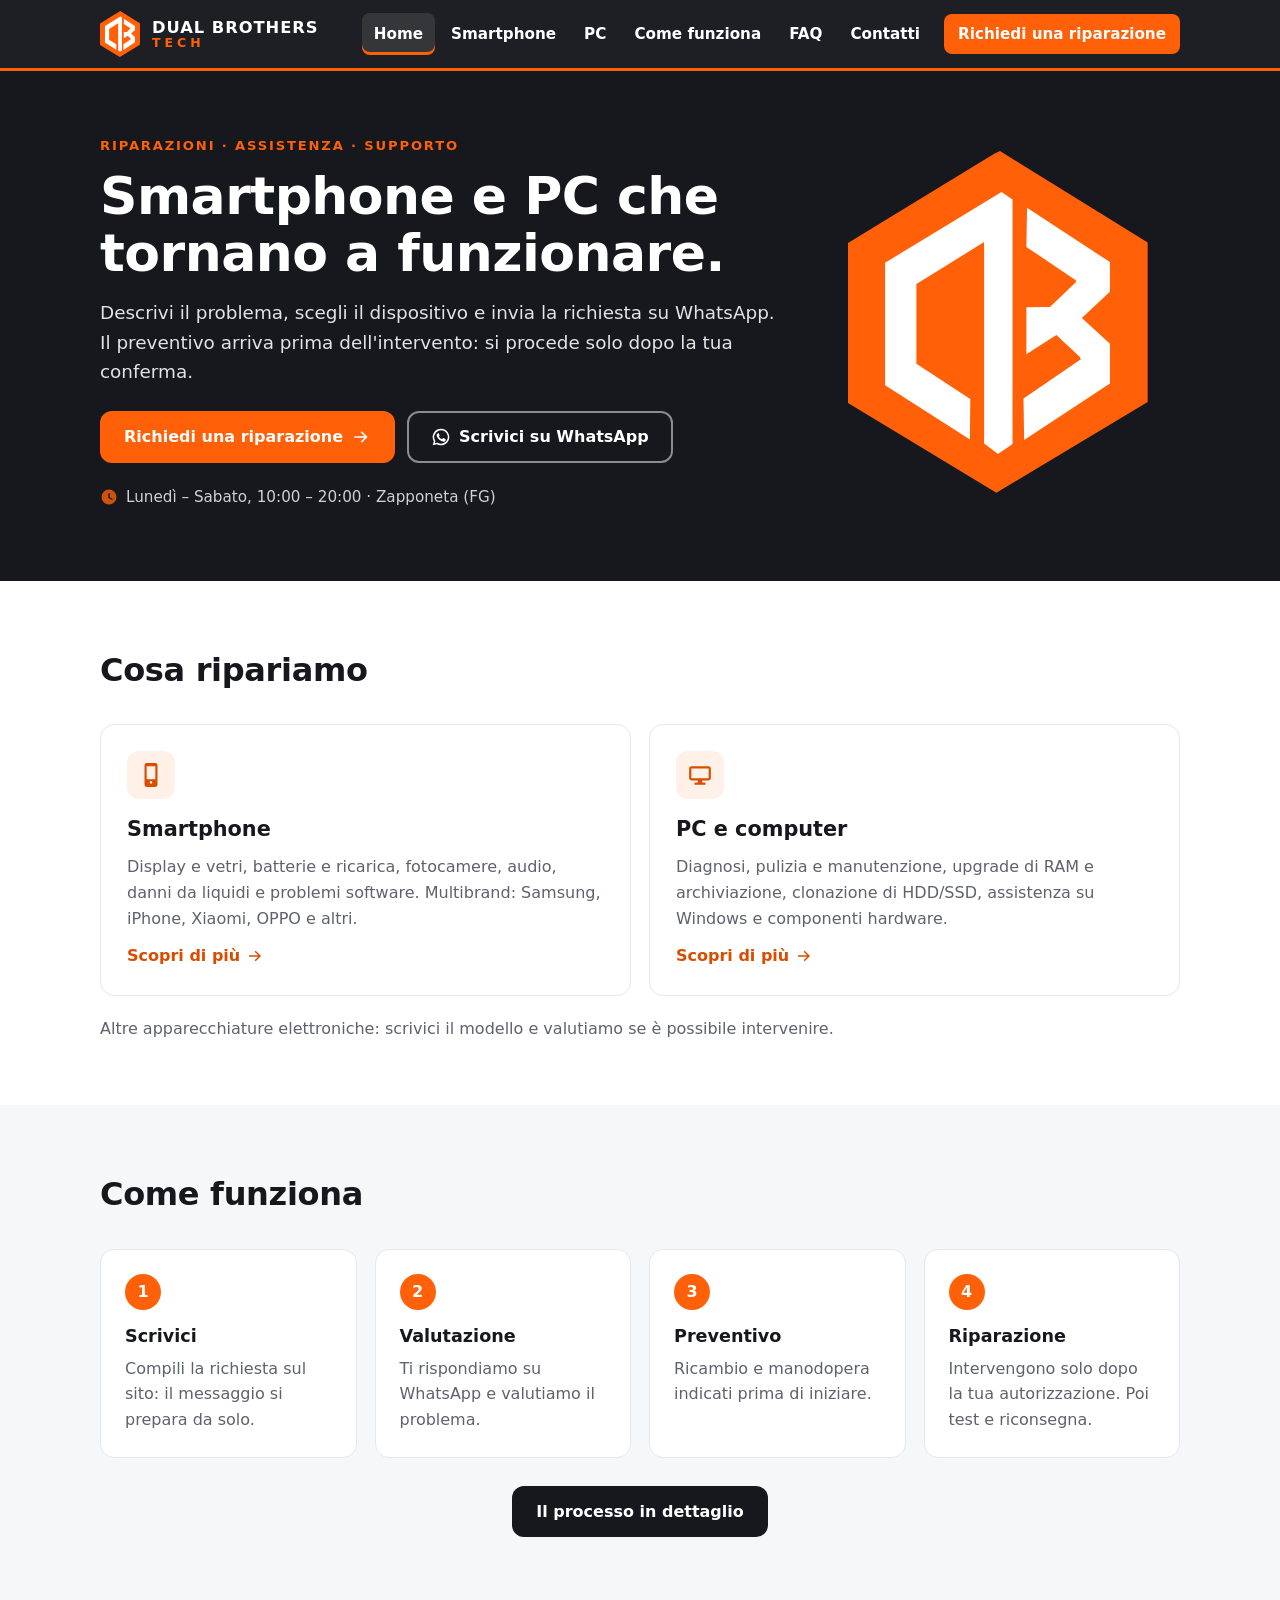
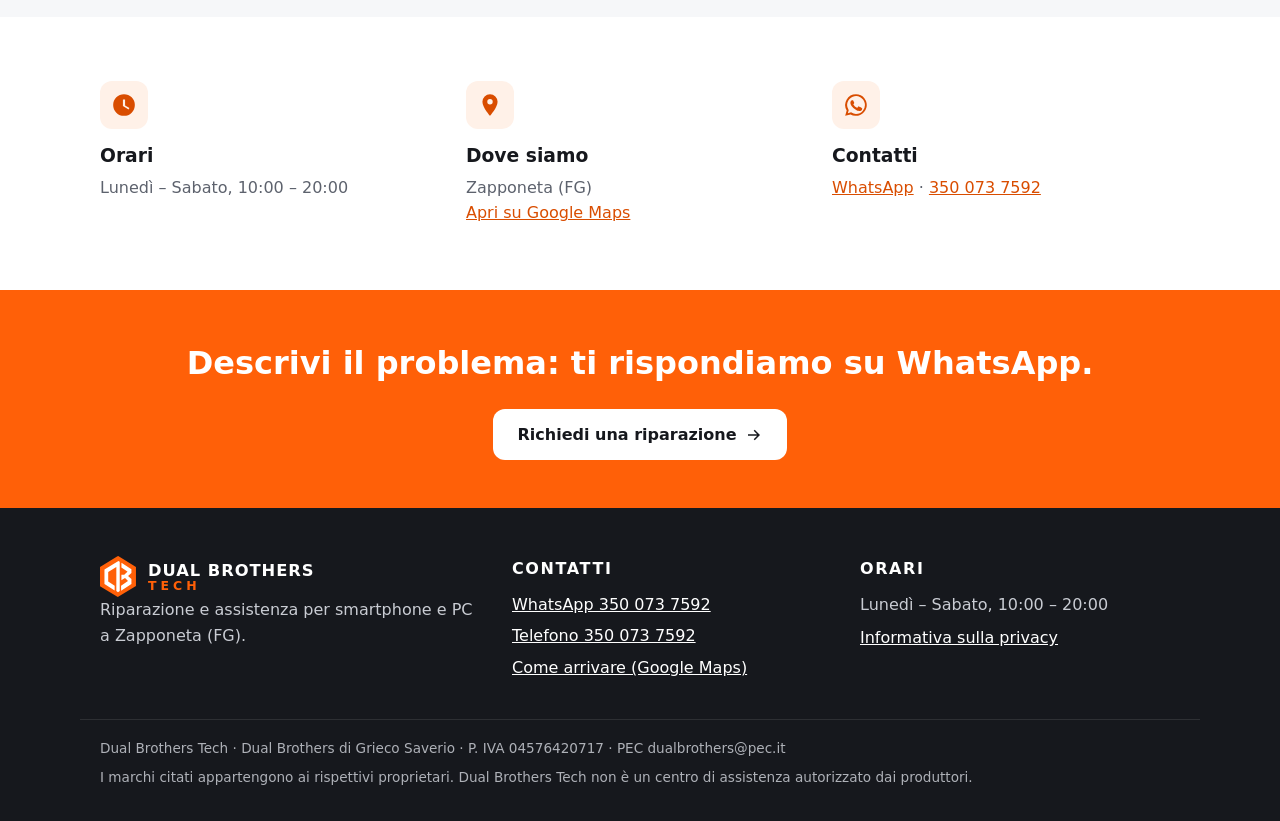
==== index.html @ 0d0a89f7 "initial site" ====
<!DOCTYPE html>
<html lang="it">
<head>
<meta charset="utf-8">
<meta name="viewport" content="width=device-width, initial-scale=1">
<title>Dual Brothers Tech – Riparazione smartphone e PC a Zapponeta</title>
<meta name="description" content="Riparazione e assistenza per smartphone e PC a Zapponeta (FG). Descrivi il problema e ricevi risposta su WhatsApp, con preventivo prima dell&#x27;intervento.">
<meta name="theme-color" content="#16181D">
<meta property="og:type" content="website">
<meta property="og:locale" content="it_IT">
<meta property="og:site_name" content="Dual Brothers Tech">
<meta property="og:title" content="Dual Brothers Tech – Riparazione smartphone e PC a Zapponeta">
<meta property="og:description" content="Riparazione e assistenza per smartphone e PC a Zapponeta (FG). Descrivi il problema e ricevi risposta su WhatsApp, con preventivo prima dell&#x27;intervento.">
<meta property="og:image" content="https://dual-brothers-tech.github.io/DBT-Official-Static-Website/assets/img/og-image.png">
<meta property="og:url" content="https://dual-brothers-tech.github.io/DBT-Official-Static-Website/">
<link rel="icon" href="assets/img/favicon.svg" type="image/svg+xml">
<link rel="icon" href="assets/img/favicon-32.png" sizes="32x32" type="image/png">
<link rel="apple-touch-icon" href="assets/img/apple-touch-icon.png">
<link rel="stylesheet" href="assets/css/style.css">
<script type="application/ld+json">{"@context": "https://schema.org", "@type": "LocalBusiness", "name": "Dual Brothers Tech", "legalName": "Dual Brothers di Grieco Saverio", "url": "https://dual-brothers-tech.github.io/DBT-Official-Static-Website/", "telephone": "+393500737592", "vatID": "IT04576420717", "image": "https://dual-brothers-tech.github.io/DBT-Official-Static-Website/assets/img/og-image.png", "address": {"@type": "PostalAddress", "addressLocality": "Zapponeta", "addressRegion": "FG", "addressCountry": "IT"}, "geo": {"@type": "GeoCoordinates", "latitude": 41.4580657, "longitude": 15.9516012}, "openingHoursSpecification": [{"@type": "OpeningHoursSpecification", "dayOfWeek": ["Monday", "Tuesday", "Wednesday", "Thursday", "Friday", "Saturday"], "opens": "10:00", "closes": "20:00"}]}</script>
</head>
<body>
<a class="skip" href="#main">Vai al contenuto</a>
<header class="site-header">
  <div class="wrap bar">
    <a class="brand" href="index.html" aria-label="Dual Brothers Tech – Home">
      <img src="assets/img/db-mark.svg" alt="" width="40" height="46">
      <span class="brand-text"><strong>Dual Brothers</strong><span>Tech</span></span>
    </a>
    <nav id="nav" class="nav" aria-label="Principale">
      <a href="index.html" aria-current="page">Home</a><a href="smartphone.html">Smartphone</a><a href="pc.html">PC</a><a href="come-funziona.html">Come funziona</a><a href="faq.html">FAQ</a><a href="contatti.html">Contatti</a>
      <a class="btn btn-primary nav-cta" href="richiedi-riparazione.html">Richiedi una riparazione</a>
    </nav>
    <button class="burger" aria-label="Apri il menu" aria-expanded="false" aria-controls="nav"><span></span><span></span><span></span></button>
  </div>
</header>
<main id="main">
<section class="hero">
  <div class="wrap hero-grid">
    <div>
      <p class="eyebrow">Riparazioni · Assistenza · Supporto</p>
      <h1>Smartphone e PC che tornano a funzionare.</h1>
      <p class="lead">Descrivi il problema, scegli il dispositivo e invia la richiesta su WhatsApp. Il preventivo arriva prima dell'intervento: si procede solo dopo la tua conferma.</p>
      <div class="actions">
        <a class="btn btn-primary" href="richiedi-riparazione.html">Richiedi una riparazione <svg viewBox="0 0 24 24" aria-hidden="true"><path fill="currentColor" d="M13 5l7 7-7 7-1.400-1.400L16.200 13H4v-2h12.200l-4.600-4.600Z"/></svg></a>
        <a class="btn btn-ghost" href="https://wa.me/393500737592" rel="noopener"><svg viewBox="0 0 24 24" aria-hidden="true"><path fill="currentColor" d="M12 2a10 10 0 0 0-8.6 15.1L2 22l5-1.3A10 10 0 1 0 12 2Zm0 18.2a8.2 8.2 0 0 1-4.2-1.2l-.3-.2-3 .8.8-2.9-.2-.3A8.2 8.2 0 1 1 12 20.200Zm4.500-6.100c-.2-.1-1.500-.7-1.700-.8-.2-.1-.4-.1-.6.100l-.8 1c-.1.200-.3.200-.5.100a6.700 6.700 0 0 1-3.300-2.900c-.2-.4.200-.4.700-1.300.1-.2 0-.3 0-.5l-.8-1.800c-.2-.5-.4-.4-.6-.4h-.5a1 1 0 0 0-.7.300 3 3 0 0 0-.9 2.200 5.200 5.200 0 0 0 1.100 2.800 11.900 11.900 0 0 0 4.600 4c1.700.7 2.400.8 3.200.7a2.700 2.700 0 0 0 1.800-1.300 2.200 2.200 0 0 0 .2-1.300c-.1-.1-.2-.2-.5-.3Z"/></svg> Scrivici su WhatsApp</a>
      </div>
      <p class="hero-note"><svg viewBox="0 0 24 24" aria-hidden="true"><path fill="currentColor" d="M12 2a10 10 0 1 0 0 20 10 10 0 0 0 0-20Zm1 5v5.400l4 2.400-.8 1.300L11 13V7Z"/></svg> Lunedì – Sabato, 10:00 – 20:00 · Zapponeta (FG)</p>
    </div>
    <div class="hero-mark" aria-hidden="true"><img src="assets/img/db-mark.svg" alt="" width="320" height="364"></div>
  </div>
</section>

<section class="section">
  <div class="wrap">
    <h2 class="section-title">Cosa ripariamo</h2>
    <div class="cards two">
      <a class="card card-link" href="smartphone.html">
        <span class="card-icon"><svg viewBox="0 0 24 24" aria-hidden="true"><path fill="currentColor" d="M8 1h8a2 2 0 0 1 2 2v18a2 2 0 0 1-2 2H8a2 2 0 0 1-2-2V3a2 2 0 0 1 2-2Zm4 19a1.200 1.200 0 1 0 0-2.400 1.200 1.200 0 0 0 0 2.400ZM8 4v12h8V4Z"/></svg></span>
        <h3>Smartphone</h3>
        <p>Display e vetri, batterie e ricarica, fotocamere, audio, danni da liquidi e problemi software. Multibrand: Samsung, iPhone, Xiaomi, OPPO e altri.</p>
        <span class="more">Scopri di più <svg viewBox="0 0 24 24" aria-hidden="true"><path fill="currentColor" d="M13 5l7 7-7 7-1.400-1.400L16.200 13H4v-2h12.200l-4.600-4.600Z"/></svg></span>
      </a>
      <a class="card card-link" href="pc.html">
        <span class="card-icon"><svg viewBox="0 0 24 24" aria-hidden="true"><path fill="currentColor" d="M4 4h16a2 2 0 0 1 2 2v9a2 2 0 0 1-2 2h-6v2h3v2H7v-2h3v-2H4a2 2 0 0 1-2-2V6a2 2 0 0 1 2-2Zm0 2v9h16V6Z"/></svg></span>
        <h3>PC e computer</h3>
        <p>Diagnosi, pulizia e manutenzione, upgrade di RAM e archiviazione, clonazione di HDD/SSD, assistenza su Windows e componenti hardware.</p>
        <span class="more">Scopri di più <svg viewBox="0 0 24 24" aria-hidden="true"><path fill="currentColor" d="M13 5l7 7-7 7-1.400-1.400L16.200 13H4v-2h12.200l-4.600-4.600Z"/></svg></span>
      </a>
    </div>
    <p class="note-line">Altre apparecchiature elettroniche: scrivici il modello e valutiamo se è possibile intervenire.</p>
  </div>
</section>

<section class="section section-alt">
  <div class="wrap">
    <h2 class="section-title">Come funziona</h2>
    <ol class="steps">
      <li><strong>Scrivici</strong><span>Compili la richiesta sul sito: il messaggio si prepara da solo.</span></li>
      <li><strong>Valutazione</strong><span>Ti rispondiamo su WhatsApp e valutiamo il problema.</span></li>
      <li><strong>Preventivo</strong><span>Ricambio e manodopera indicati prima di iniziare.</span></li>
      <li><strong>Riparazione</strong><span>Intervengono solo dopo la tua autorizzazione. Poi test e riconsegna.</span></li>
    </ol>
    <p class="center"><a class="btn btn-dark" href="come-funziona.html">Il processo in dettaglio</a></p>
  </div>
</section>

<section class="section">
  <div class="wrap info-grid">
    <div class="info">
      <span class="card-icon"><svg viewBox="0 0 24 24" aria-hidden="true"><path fill="currentColor" d="M12 2a10 10 0 1 0 0 20 10 10 0 0 0 0-20Zm1 5v5.400l4 2.400-.8 1.300L11 13V7Z"/></svg></span>
      <h3>Orari</h3>
      <p>Lunedì – Sabato, 10:00 – 20:00</p>
    </div>
    <div class="info">
      <span class="card-icon"><svg viewBox="0 0 24 24" aria-hidden="true"><path fill="currentColor" d="M12 2a7 7 0 0 0-7 7c0 5.200 7 13 7 13s7-7.800 7-13a7 7 0 0 0-7-7Zm0 9.500A2.500 2.500 0 1 1 12 6.500a2.500 2.500 0 0 1 0 5Z"/></svg></span>
      <h3>Dove siamo</h3>
      <p>Zapponeta (FG)<br><a href="https://maps.app.goo.gl/5PvnprcVcXZ9vp3Z8" rel="noopener">Apri su Google Maps</a></p>
    </div>
    <div class="info">
      <span class="card-icon"><svg viewBox="0 0 24 24" aria-hidden="true"><path fill="currentColor" d="M12 2a10 10 0 0 0-8.6 15.1L2 22l5-1.3A10 10 0 1 0 12 2Zm0 18.2a8.2 8.2 0 0 1-4.2-1.2l-.3-.2-3 .8.8-2.9-.2-.3A8.2 8.2 0 1 1 12 20.200Zm4.500-6.100c-.2-.1-1.500-.7-1.700-.8-.2-.1-.4-.1-.6.100l-.8 1c-.1.200-.3.200-.5.100a6.700 6.700 0 0 1-3.300-2.900c-.2-.4.200-.4.700-1.300.1-.2 0-.3 0-.5l-.8-1.800c-.2-.5-.4-.4-.6-.4h-.5a1 1 0 0 0-.7.300 3 3 0 0 0-.9 2.200 5.200 5.200 0 0 0 1.100 2.800 11.900 11.900 0 0 0 4.600 4c1.700.7 2.400.8 3.200.7a2.700 2.700 0 0 0 1.800-1.300 2.200 2.200 0 0 0 .2-1.300c-.1-.1-.2-.2-.5-.3Z"/></svg></span>
      <h3>Contatti</h3>
      <p><a href="https://wa.me/393500737592" rel="noopener">WhatsApp</a> · <a href="tel:+393500737592">350 073 7592</a></p>
    </div>
  </div>
</section>
<section class="cta-band"><div class="wrap">
  <h2>Descrivi il problema: ti rispondiamo su WhatsApp.</h2>
  <a class="btn btn-light" href="richiedi-riparazione.html">Richiedi una riparazione <svg viewBox="0 0 24 24" aria-hidden="true"><path fill="currentColor" d="M13 5l7 7-7 7-1.400-1.400L16.200 13H4v-2h12.200l-4.600-4.600Z"/></svg></a>
</div></section>
</main>
<footer class="site-footer">
  <div class="wrap foot-grid">
    <div>
      <a class="brand brand-foot" href="index.html"><img src="assets/img/db-mark.svg" alt="" width="36" height="41"><span class="brand-text"><strong>Dual Brothers</strong><span>Tech</span></span></a>
      <p>Riparazione e assistenza per smartphone e PC a Zapponeta (FG).</p>
    </div>
    <div>
      <h2>Contatti</h2>
      <ul>
        <li><a href="https://wa.me/393500737592" rel="noopener">WhatsApp 350 073 7592</a></li>
        <li><a href="tel:+393500737592">Telefono 350 073 7592</a></li>
        
        <li><a href="https://maps.app.goo.gl/5PvnprcVcXZ9vp3Z8" rel="noopener">Come arrivare (Google Maps)</a></li>
      </ul>
    </div>
    <div>
      <h2>Orari</h2>
      <p>Lunedì – Sabato, 10:00 – 20:00</p>
      <p><a href="privacy.html">Informativa sulla privacy</a></p>
    </div>
  </div>
  <div class="wrap legal">
    <p>Dual Brothers Tech · Dual Brothers di Grieco Saverio · P. IVA 04576420717 · PEC dualbrothers@pec.it</p>
    <p>I marchi citati appartengono ai rispettivi proprietari. Dual Brothers Tech non è un centro di assistenza autorizzato dai produttori.</p>
  </div>
</footer>
<script src="assets/js/config.js"></script>
<script src="assets/js/main.js"></script>
</body>
</html>
---- assets/css/style.css ----
/* Dual Brothers Tech – palette ricavata dal logo DB: arancione #FF6008 + bianco, con inchiostro scuro neutro */
:root{
  --orange:#FF6008;
  --orange-dark:#D94D00;
  --orange-soft:#FFF1E8;
  --ink:#16181D;
  --ink-2:#2A2D35;
  --muted:#5D626D;
  --line:#E6E8EC;
  --bg:#FFFFFF;
  --bg-alt:#F6F7F9;
  --radius:14px;
  --max:1120px;
  --font:system-ui,-apple-system,"Segoe UI",Roboto,"Helvetica Neue",Arial,sans-serif;
}
*{box-sizing:border-box}
html{scroll-behavior:smooth;-webkit-text-size-adjust:100%}
body{margin:0;font-family:var(--font);color:var(--ink);background:var(--bg);line-height:1.6;font-size:1rem}
img{max-width:100%;height:auto}
a{color:var(--orange-dark)}
a:hover{color:var(--ink)}
:focus-visible{outline:3px solid var(--orange);outline-offset:2px;border-radius:4px}
.wrap{max-width:var(--max);margin:0 auto;padding:0 20px}
.narrow{max-width:800px}
.skip{position:absolute;left:-999px;top:0;background:var(--ink);color:#fff;padding:10px 14px;z-index:100}
.skip:focus{left:8px;top:8px}

/* header */
.site-header{position:sticky;top:0;z-index:50;background:rgba(22,24,29,.97);color:#fff;border-bottom:3px solid var(--orange)}
.bar{display:flex;align-items:center;justify-content:space-between;gap:16px;min-height:68px}
.brand{display:flex;align-items:center;gap:12px;text-decoration:none;color:#fff}
.brand img{display:block}
.brand-text{display:flex;flex-direction:column;line-height:1.05;text-transform:uppercase;letter-spacing:.06em}
.brand-text strong{font-size:1.02rem;font-weight:800}
.brand-text span{font-size:.78rem;font-weight:700;color:var(--orange);letter-spacing:.32em}
.nav{display:flex;align-items:center;gap:4px}
.nav a{color:#fff;text-decoration:none;padding:9px 12px;border-radius:8px;font-weight:600;font-size:.95rem}
.nav a:hover,.nav a[aria-current]{background:rgba(255,255,255,.1)}
.nav a[aria-current]{box-shadow:inset 0 -3px 0 var(--orange)}
.nav .nav-cta{margin-left:8px;color:#fff;background:var(--orange)}
.nav .nav-cta:hover{background:var(--orange-dark);color:#fff}
.burger{display:none;background:none;border:0;padding:10px;cursor:pointer}
.burger span{display:block;width:24px;height:3px;background:#fff;margin:5px 0;border-radius:2px}

/* buttons */
.btn{display:inline-flex;align-items:center;justify-content:center;gap:8px;padding:14px 22px;border-radius:12px;border:2px solid transparent;font-weight:700;font-size:1rem;text-decoration:none;cursor:pointer;font-family:inherit;line-height:1.2}
.btn svg{width:20px;height:20px;flex:none}
.btn-primary{background:var(--orange);color:#fff}
.btn-primary:hover{background:var(--orange-dark);color:#fff}
.btn-primary:disabled{background:#D4D6DB;color:#7C818C;cursor:not-allowed}
.btn-ghost{border-color:rgba(255,255,255,.5);color:#fff}
.btn-ghost:hover{background:#fff;color:var(--ink)}
.btn-dark{background:var(--ink);color:#fff}
.btn-dark:hover{background:var(--ink-2);color:#fff}
.btn-light{background:#fff;color:var(--ink)}
.btn-light:hover{background:var(--ink);color:#fff}
.btn-wide{width:100%}

/* hero */
.hero{background:var(--ink);color:#fff;padding:64px 0 72px}
.hero-grid{display:grid;grid-template-columns:1.3fr .7fr;gap:40px;align-items:center}
.eyebrow{margin:0 0 12px;color:var(--orange);font-weight:800;text-transform:uppercase;letter-spacing:.14em;font-size:.82rem}
h1{font-size:clamp(2rem,5vw,3.25rem);line-height:1.1;margin:0 0 16px;letter-spacing:-.01em}
.lead{font-size:1.15rem;color:inherit;opacity:.88;max-width:62ch;margin:0 0 24px}
.actions{display:flex;flex-wrap:wrap;gap:12px;margin-bottom:22px}
.hero-note{display:flex;align-items:center;gap:8px;margin:0;opacity:.8;font-size:.95rem}
.hero-note svg{width:18px;height:18px;color:var(--orange)}
.hero-mark{display:flex;justify-content:center}
.hero-mark img{width:min(100%,300px);height:auto}

/* sections */
.section{padding:64px 0}
.section-alt{background:var(--bg-alt)}
.section-title{font-size:clamp(1.5rem,3vw,2rem);margin:0 0 28px;letter-spacing:-.01em}
.center{text-align:center;margin-top:28px}
.note-line{color:var(--muted);margin:20px 0 0}
.page-head{background:var(--ink);color:#fff;padding:48px 0 52px}
.page-head h1{font-size:clamp(1.9rem,4vw,2.75rem)}
.page-head .lead{margin-bottom:22px}

.cards{display:grid;gap:18px;grid-template-columns:repeat(auto-fit,minmax(240px,1fr))}
.cards.two{grid-template-columns:repeat(auto-fit,minmax(300px,1fr))}
.card{background:#fff;border:1px solid var(--line);border-radius:var(--radius);padding:26px;display:block;color:var(--ink);text-decoration:none}
.card h3{margin:14px 0 8px;font-size:1.3rem}
.card p{margin:0 0 12px;color:var(--muted)}
.card-link:hover{border-color:var(--orange);box-shadow:0 6px 22px rgba(22,24,29,.08);color:var(--ink)}
.card-icon{display:inline-flex;width:48px;height:48px;border-radius:12px;background:var(--orange-soft);color:var(--orange-dark);align-items:center;justify-content:center}
.card-icon svg{width:26px;height:26px}
.more{display:inline-flex;align-items:center;gap:6px;font-weight:700;color:var(--orange-dark)}
.more svg{width:18px;height:18px}

.steps{list-style:none;counter-reset:s;display:grid;gap:18px;grid-template-columns:repeat(auto-fit,minmax(220px,1fr));padding:0;margin:0}
.steps li{counter-increment:s;background:#fff;border:1px solid var(--line);border-radius:var(--radius);padding:24px;position:relative}
.steps li::before{content:counter(s);display:flex;align-items:center;justify-content:center;width:36px;height:36px;border-radius:50%;background:var(--orange);color:#fff;font-weight:800;margin-bottom:12px}
.steps strong{display:block;font-size:1.1rem;margin-bottom:6px}
.steps span{color:var(--muted)}

.info-grid{display:grid;gap:18px;grid-template-columns:repeat(auto-fit,minmax(240px,1fr))}
.info h3{margin:12px 0 4px}
.info p{margin:0;color:var(--muted)}

.cta-band{background:var(--orange);color:#fff;padding:48px 0;text-align:center}
.cta-band h2{margin:0 0 20px;font-size:clamp(1.4rem,3vw,2rem)}
.cta-band .btn svg{width:18px;height:18px}

.svc-list{list-style:none;padding:0;margin:0 0 28px;display:grid;gap:12px}
.svc-list li{display:flex;flex-direction:column;gap:2px;background:#fff;border:1px solid var(--line);border-left:5px solid var(--orange);border-radius:10px;padding:16px 20px}
.svc-list span{color:var(--muted)}
.box{background:var(--bg-alt);border-radius:var(--radius);padding:22px 24px;margin-top:24px}
.box h3{margin:0 0 6px;font-size:1.1rem}
.box h3:not(:first-child){margin-top:18px}
.box p{margin:0;color:var(--ink-2)}

.timeline{list-style:none;margin:0;padding:0;border-left:4px solid var(--orange-soft)}
.timeline li{padding:0 0 26px 24px;position:relative}
.timeline li::before{content:"";position:absolute;left:-10px;top:6px;width:16px;height:16px;border-radius:50%;background:var(--orange)}
.timeline h3{margin:0 0 4px}
.timeline p{margin:0;color:var(--muted)}

.faq{border:1px solid var(--line);border-radius:12px;margin-bottom:12px;background:#fff}
.faq summary{padding:18px 22px;font-weight:700;cursor:pointer;list-style:none;display:flex;justify-content:space-between;gap:12px}
.faq summary::-webkit-details-marker{display:none}
.faq summary::after{content:"+";font-size:1.4rem;line-height:1;color:var(--orange-dark)}
.faq[open] summary::after{content:"–"}
.faq p{margin:0;padding:0 22px 20px;color:var(--ink-2)}

.contact-grid{display:grid;gap:28px;grid-template-columns:1.2fr 1fr;align-items:start}
.contact-grid .cards{grid-template-columns:1fr}
.contact-grid .box{margin-top:0}

.prose h2{margin:32px 0 8px;font-size:1.3rem}
.prose p{color:var(--ink-2)}

/* form */
.form-grid{display:grid;gap:32px;grid-template-columns:1.1fr .9fr;align-items:start}
.form fieldset{border:1px solid var(--line);border-radius:var(--radius);padding:20px 22px 22px;margin:0 0 18px}
.form legend{padding:0 8px;font-weight:800}
.form label{display:block;font-weight:600;margin:14px 0 6px}
.form label:first-of-type{margin-top:4px}
.form input,.form select,.form textarea{width:100%;font:inherit;padding:13px 14px;border:2px solid var(--line);border-radius:10px;background:#fff;color:var(--ink)}
.form input:focus,.form select:focus,.form textarea:focus{border-color:var(--orange);outline:none}
.form .invalid{border-color:#C62828}
.hint{color:var(--muted);margin:0 0 14px}
.fine{color:var(--muted);font-size:.9rem;margin:14px 0 0}
.preview{position:sticky;top:90px;background:var(--ink);color:#fff;border-radius:var(--radius);padding:22px}
.preview h2{margin:0 0 12px;font-size:1.05rem;color:var(--orange)}
.preview pre{margin:0;white-space:pre-wrap;word-break:break-word;font:inherit;font-size:.98rem;line-height:1.55;opacity:.95}

/* footer */
.site-footer{background:var(--ink);color:#C9CCD3;padding:48px 0 24px;margin-top:0}
.site-footer a{color:#fff}
.site-footer h2{color:#fff;font-size:1rem;margin:0 0 10px;text-transform:uppercase;letter-spacing:.1em}
.site-footer ul{list-style:none;padding:0;margin:0}
.site-footer li{margin-bottom:6px}
.site-footer p{margin:0 0 8px}
.foot-grid{display:grid;gap:28px;grid-template-columns:1.2fr 1fr 1fr}
.legal{border-top:1px solid rgba(255,255,255,.12);margin-top:32px;padding-top:18px;font-size:.85rem;opacity:.85}

/* segnaposto da confermare */
.todo{background:#FFE98A;color:#5A4600;border-radius:4px;padding:1px 6px;font-weight:600;font-size:.92em}

@media (max-width:860px){
  .hero-grid,.form-grid,.contact-grid,.foot-grid{grid-template-columns:1fr}
  .hero-mark{display:none}
  .preview{position:static;order:-1}
  .burger{display:block}
  .nav{position:absolute;left:0;right:0;top:100%;background:var(--ink);flex-direction:column;align-items:stretch;padding:10px 20px 18px;display:none;border-bottom:3px solid var(--orange)}
  .nav.open{display:flex}
  .nav .nav-cta{margin:8px 0 0;text-align:center}
  .section{padding:48px 0}
  .hero{padding:44px 0 52px}
}
@media (prefers-reduced-motion:reduce){html{scroll-behavior:auto}}
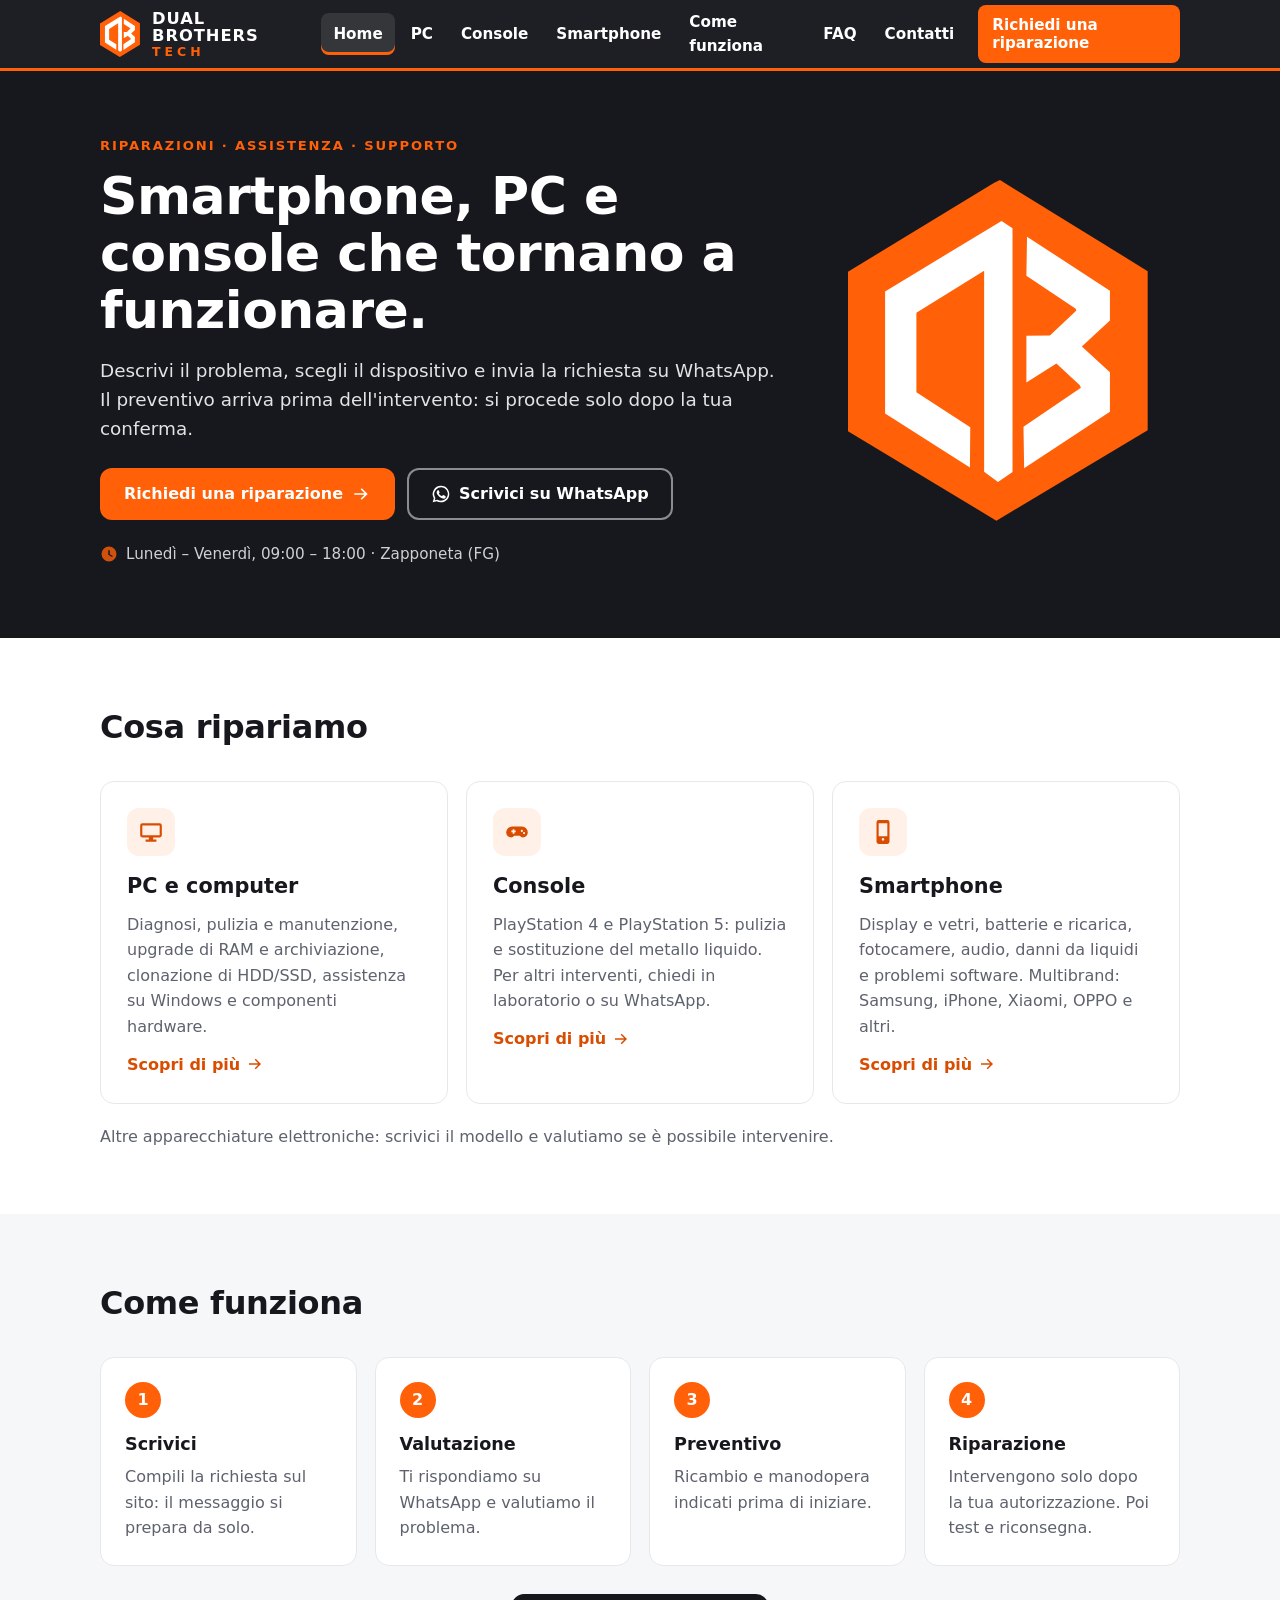
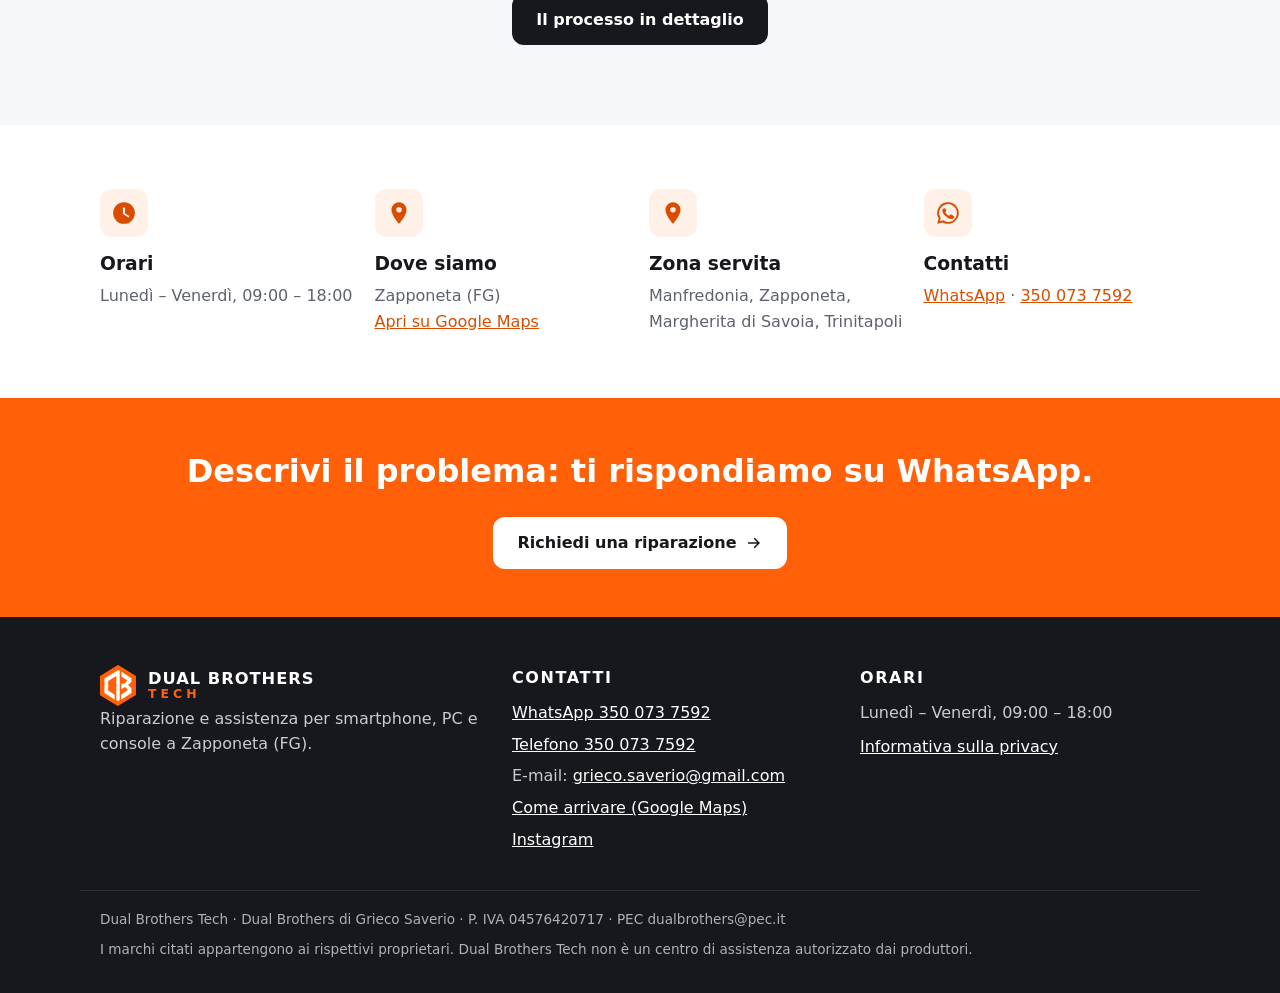
==== commit 68561552: "v1.001a no more yellow paint" ====
--- a/index.html
+++ b/index.html
@@ -3,21 +3,21 @@
 <head>
 <meta charset="utf-8">
 <meta name="viewport" content="width=device-width, initial-scale=1">
-<title>Dual Brothers Tech – Riparazione smartphone e PC a Zapponeta</title>
-<meta name="description" content="Riparazione e assistenza per smartphone e PC a Zapponeta (FG). Descrivi il problema e ricevi risposta su WhatsApp, con preventivo prima dell&#x27;intervento.">
+<title>Dual Brothers Tech – Riparazione smartphone, PC e console a Zapponeta</title>
+<meta name="description" content="Riparazione di smartphone, PC e console (PS4, PS5) a Zapponeta (FG). Zona servita: Manfredonia, Zapponeta, Margherita di Savoia, Trinitapoli. Preventivo su WhatsApp.">
 <meta name="theme-color" content="#16181D">
 <meta property="og:type" content="website">
 <meta property="og:locale" content="it_IT">
 <meta property="og:site_name" content="Dual Brothers Tech">
-<meta property="og:title" content="Dual Brothers Tech – Riparazione smartphone e PC a Zapponeta">
-<meta property="og:description" content="Riparazione e assistenza per smartphone e PC a Zapponeta (FG). Descrivi il problema e ricevi risposta su WhatsApp, con preventivo prima dell&#x27;intervento.">
+<meta property="og:title" content="Dual Brothers Tech – Riparazione smartphone, PC e console a Zapponeta">
+<meta property="og:description" content="Riparazione di smartphone, PC e console (PS4, PS5) a Zapponeta (FG). Zona servita: Manfredonia, Zapponeta, Margherita di Savoia, Trinitapoli. Preventivo su WhatsApp.">
 <meta property="og:image" content="https://dual-brothers-tech.github.io/DBT-Official-Static-Website/assets/img/og-image.png">
 <meta property="og:url" content="https://dual-brothers-tech.github.io/DBT-Official-Static-Website/">
 <link rel="icon" href="assets/img/favicon.svg" type="image/svg+xml">
 <link rel="icon" href="assets/img/favicon-32.png" sizes="32x32" type="image/png">
 <link rel="apple-touch-icon" href="assets/img/apple-touch-icon.png">
 <link rel="stylesheet" href="assets/css/style.css">
-<script type="application/ld+json">{"@context": "https://schema.org", "@type": "LocalBusiness", "name": "Dual Brothers Tech", "legalName": "Dual Brothers di Grieco Saverio", "url": "https://dual-brothers-tech.github.io/DBT-Official-Static-Website/", "telephone": "+393500737592", "vatID": "IT04576420717", "image": "https://dual-brothers-tech.github.io/DBT-Official-Static-Website/assets/img/og-image.png", "address": {"@type": "PostalAddress", "addressLocality": "Zapponeta", "addressRegion": "FG", "addressCountry": "IT"}, "geo": {"@type": "GeoCoordinates", "latitude": 41.4580657, "longitude": 15.9516012}, "openingHoursSpecification": [{"@type": "OpeningHoursSpecification", "dayOfWeek": ["Monday", "Tuesday", "Wednesday", "Thursday", "Friday", "Saturday"], "opens": "10:00", "closes": "20:00"}]}</script>
+<script type="application/ld+json">{"@context": "https://schema.org", "@type": "LocalBusiness", "name": "Dual Brothers Tech", "legalName": "Dual Brothers di Grieco Saverio", "url": "https://dual-brothers-tech.github.io/DBT-Official-Static-Website/", "telephone": "+393500737592", "vatID": "IT04576420717", "image": "https://dual-brothers-tech.github.io/DBT-Official-Static-Website/assets/img/og-image.png", "address": {"@type": "PostalAddress", "addressLocality": "Zapponeta", "addressRegion": "FG", "addressCountry": "IT"}, "geo": {"@type": "GeoCoordinates", "latitude": 41.4580657, "longitude": 15.9516012}, "openingHoursSpecification": [{"@type": "OpeningHoursSpecification", "dayOfWeek": ["Monday", "Tuesday", "Wednesday", "Thursday", "Friday"], "opens": "09:00", "closes": "18:00"}], "areaServed": ["Manfredonia", "Zapponeta", "Margherita di Savoia", "Trinitapoli"], "email": "grieco.saverio@gmail.com"}</script>
 </head>
 <body>
 <a class="skip" href="#main">Vai al contenuto</a>
@@ -28,7 +28,7 @@
       <span class="brand-text"><strong>Dual Brothers</strong><span>Tech</span></span>
     </a>
     <nav id="nav" class="nav" aria-label="Principale">
-      <a href="index.html" aria-current="page">Home</a><a href="smartphone.html">Smartphone</a><a href="pc.html">PC</a><a href="come-funziona.html">Come funziona</a><a href="faq.html">FAQ</a><a href="contatti.html">Contatti</a>
+      <a href="index.html" aria-current="page">Home</a><a href="pc.html">PC</a><a href="console.html">Console</a><a href="smartphone.html">Smartphone</a><a href="come-funziona.html">Come funziona</a><a href="faq.html">FAQ</a><a href="contatti.html">Contatti</a>
       <a class="btn btn-primary nav-cta" href="richiedi-riparazione.html">Richiedi una riparazione</a>
     </nav>
     <button class="burger" aria-label="Apri il menu" aria-expanded="false" aria-controls="nav"><span></span><span></span><span></span></button>
@@ -39,13 +39,13 @@
   <div class="wrap hero-grid">
     <div>
       <p class="eyebrow">Riparazioni · Assistenza · Supporto</p>
-      <h1>Smartphone e PC che tornano a funzionare.</h1>
+      <h1>Smartphone, PC e console che tornano a funzionare.</h1>
       <p class="lead">Descrivi il problema, scegli il dispositivo e invia la richiesta su WhatsApp. Il preventivo arriva prima dell'intervento: si procede solo dopo la tua conferma.</p>
       <div class="actions">
         <a class="btn btn-primary" href="richiedi-riparazione.html">Richiedi una riparazione <svg viewBox="0 0 24 24" aria-hidden="true"><path fill="currentColor" d="M13 5l7 7-7 7-1.400-1.400L16.200 13H4v-2h12.200l-4.600-4.600Z"/></svg></a>
         <a class="btn btn-ghost" href="https://wa.me/393500737592" rel="noopener"><svg viewBox="0 0 24 24" aria-hidden="true"><path fill="currentColor" d="M12 2a10 10 0 0 0-8.6 15.1L2 22l5-1.3A10 10 0 1 0 12 2Zm0 18.2a8.2 8.2 0 0 1-4.2-1.2l-.3-.2-3 .8.8-2.9-.2-.3A8.2 8.2 0 1 1 12 20.200Zm4.500-6.100c-.2-.1-1.500-.7-1.700-.8-.2-.1-.4-.1-.6.100l-.8 1c-.1.200-.3.200-.5.100a6.700 6.700 0 0 1-3.300-2.900c-.2-.4.200-.4.700-1.300.1-.2 0-.3 0-.5l-.8-1.800c-.2-.5-.4-.4-.6-.4h-.5a1 1 0 0 0-.7.300 3 3 0 0 0-.9 2.200 5.200 5.200 0 0 0 1.100 2.800 11.900 11.900 0 0 0 4.600 4c1.700.7 2.400.8 3.200.7a2.700 2.700 0 0 0 1.800-1.300 2.200 2.200 0 0 0 .2-1.300c-.1-.1-.2-.2-.5-.3Z"/></svg> Scrivici su WhatsApp</a>
       </div>
-      <p class="hero-note"><svg viewBox="0 0 24 24" aria-hidden="true"><path fill="currentColor" d="M12 2a10 10 0 1 0 0 20 10 10 0 0 0 0-20Zm1 5v5.400l4 2.400-.8 1.300L11 13V7Z"/></svg> Lunedì – Sabato, 10:00 – 20:00 · Zapponeta (FG)</p>
+      <p class="hero-note"><svg viewBox="0 0 24 24" aria-hidden="true"><path fill="currentColor" d="M12 2a10 10 0 1 0 0 20 10 10 0 0 0 0-20Zm1 5v5.400l4 2.400-.8 1.300L11 13V7Z"/></svg> Lunedì – Venerdì, 09:00 – 18:00 · Zapponeta (FG)</p>
     </div>
     <div class="hero-mark" aria-hidden="true"><img src="assets/img/db-mark.svg" alt="" width="320" height="364"></div>
   </div>
@@ -54,17 +54,23 @@
 <section class="section">
   <div class="wrap">
     <h2 class="section-title">Cosa ripariamo</h2>
-    <div class="cards two">
+    <div class="cards three">
+      <a class="card card-link" href="pc.html">
+        <span class="card-icon"><svg viewBox="0 0 24 24" aria-hidden="true"><path fill="currentColor" d="M4 4h16a2 2 0 0 1 2 2v9a2 2 0 0 1-2 2h-6v2h3v2H7v-2h3v-2H4a2 2 0 0 1-2-2V6a2 2 0 0 1 2-2Zm0 2v9h16V6Z"/></svg></span>
+        <h3>PC e computer</h3>
+        <p>Diagnosi, pulizia e manutenzione, upgrade di RAM e archiviazione, clonazione di HDD/SSD, assistenza su Windows e componenti hardware.</p>
+        <span class="more">Scopri di più <svg viewBox="0 0 24 24" aria-hidden="true"><path fill="currentColor" d="M13 5l7 7-7 7-1.400-1.400L16.200 13H4v-2h12.200l-4.600-4.600Z"/></svg></span>
+      </a>
+      <a class="card card-link" href="console.html">
+        <span class="card-icon"><svg viewBox="0 0 24 24" aria-hidden="true"><path fill="currentColor" d="M7.500 7h9A5.500 5.500 0 0 1 22 12.500 4.500 4.500 0 0 1 17.500 17c-1.300 0-2-.600-2.800-1.500H9.300C8.500 16.400 7.800 17 6.500 17A4.500 4.500 0 0 1 2 12.500 5.500 5.500 0 0 1 7.500 7ZM8 9.500v1.200H6.800v1.600H8v1.200h1.600v-1.200h1.200v-1.600H9.600V9.500H8Zm8.500.5a1 1 0 1 0 0 2 1 1 0 0 0 0-2Zm2 2a1 1 0 1 0 0 2 1 1 0 0 0 0-2Z"/></svg></span>
+        <h3>Console</h3>
+        <p>PlayStation 4 e PlayStation 5: pulizia e sostituzione del metallo liquido. Per altri interventi, chiedi in laboratorio o su WhatsApp.</p>
+        <span class="more">Scopri di più <svg viewBox="0 0 24 24" aria-hidden="true"><path fill="currentColor" d="M13 5l7 7-7 7-1.400-1.400L16.200 13H4v-2h12.200l-4.600-4.600Z"/></svg></span>
+      </a>
       <a class="card card-link" href="smartphone.html">
         <span class="card-icon"><svg viewBox="0 0 24 24" aria-hidden="true"><path fill="currentColor" d="M8 1h8a2 2 0 0 1 2 2v18a2 2 0 0 1-2 2H8a2 2 0 0 1-2-2V3a2 2 0 0 1 2-2Zm4 19a1.200 1.200 0 1 0 0-2.400 1.200 1.200 0 0 0 0 2.400ZM8 4v12h8V4Z"/></svg></span>
         <h3>Smartphone</h3>
         <p>Display e vetri, batterie e ricarica, fotocamere, audio, danni da liquidi e problemi software. Multibrand: Samsung, iPhone, Xiaomi, OPPO e altri.</p>
-        <span class="more">Scopri di più <svg viewBox="0 0 24 24" aria-hidden="true"><path fill="currentColor" d="M13 5l7 7-7 7-1.400-1.400L16.200 13H4v-2h12.200l-4.600-4.600Z"/></svg></span>
-      </a>
-      <a class="card card-link" href="pc.html">
-        <span class="card-icon"><svg viewBox="0 0 24 24" aria-hidden="true"><path fill="currentColor" d="M4 4h16a2 2 0 0 1 2 2v9a2 2 0 0 1-2 2h-6v2h3v2H7v-2h3v-2H4a2 2 0 0 1-2-2V6a2 2 0 0 1 2-2Zm0 2v9h16V6Z"/></svg></span>
-        <h3>PC e computer</h3>
-        <p>Diagnosi, pulizia e manutenzione, upgrade di RAM e archiviazione, clonazione di HDD/SSD, assistenza su Windows e componenti hardware.</p>
         <span class="more">Scopri di più <svg viewBox="0 0 24 24" aria-hidden="true"><path fill="currentColor" d="M13 5l7 7-7 7-1.400-1.400L16.200 13H4v-2h12.200l-4.600-4.600Z"/></svg></span>
       </a>
     </div>
@@ -90,12 +96,17 @@
     <div class="info">
       <span class="card-icon"><svg viewBox="0 0 24 24" aria-hidden="true"><path fill="currentColor" d="M12 2a10 10 0 1 0 0 20 10 10 0 0 0 0-20Zm1 5v5.400l4 2.400-.8 1.300L11 13V7Z"/></svg></span>
       <h3>Orari</h3>
-      <p>Lunedì – Sabato, 10:00 – 20:00</p>
+      <p>Lunedì – Venerdì, 09:00 – 18:00</p>
     </div>
     <div class="info">
       <span class="card-icon"><svg viewBox="0 0 24 24" aria-hidden="true"><path fill="currentColor" d="M12 2a7 7 0 0 0-7 7c0 5.200 7 13 7 13s7-7.800 7-13a7 7 0 0 0-7-7Zm0 9.500A2.500 2.500 0 1 1 12 6.500a2.500 2.500 0 0 1 0 5Z"/></svg></span>
       <h3>Dove siamo</h3>
       <p>Zapponeta (FG)<br><a href="https://maps.app.goo.gl/5PvnprcVcXZ9vp3Z8" rel="noopener">Apri su Google Maps</a></p>
+    </div>
+    <div class="info">
+      <span class="card-icon"><svg viewBox="0 0 24 24" aria-hidden="true"><path fill="currentColor" d="M12 2a7 7 0 0 0-7 7c0 5.200 7 13 7 13s7-7.800 7-13a7 7 0 0 0-7-7Zm0 9.500A2.500 2.500 0 1 1 12 6.500a2.500 2.500 0 0 1 0 5Z"/></svg></span>
+      <h3>Zona servita</h3>
+      <p>Manfredonia, Zapponeta, Margherita di Savoia, Trinitapoli</p>
     </div>
     <div class="info">
       <span class="card-icon"><svg viewBox="0 0 24 24" aria-hidden="true"><path fill="currentColor" d="M12 2a10 10 0 0 0-8.6 15.1L2 22l5-1.3A10 10 0 1 0 12 2Zm0 18.2a8.2 8.2 0 0 1-4.2-1.2l-.3-.2-3 .8.8-2.9-.2-.3A8.2 8.2 0 1 1 12 20.200Zm4.500-6.100c-.2-.1-1.500-.7-1.700-.8-.2-.1-.4-.1-.6.100l-.8 1c-.1.200-.3.200-.5.100a6.700 6.700 0 0 1-3.300-2.900c-.2-.4.200-.4.700-1.300.1-.2 0-.3 0-.5l-.8-1.800c-.2-.5-.4-.4-.6-.4h-.5a1 1 0 0 0-.7.300 3 3 0 0 0-.9 2.200 5.200 5.200 0 0 0 1.100 2.800 11.900 11.900 0 0 0 4.600 4c1.700.7 2.400.8 3.200.7a2.700 2.700 0 0 0 1.800-1.300 2.200 2.200 0 0 0 .2-1.300c-.1-.1-.2-.2-.5-.3Z"/></svg></span>
@@ -113,20 +124,21 @@
   <div class="wrap foot-grid">
     <div>
       <a class="brand brand-foot" href="index.html"><img src="assets/img/db-mark.svg" alt="" width="36" height="41"><span class="brand-text"><strong>Dual Brothers</strong><span>Tech</span></span></a>
-      <p>Riparazione e assistenza per smartphone e PC a Zapponeta (FG).</p>
+      <p>Riparazione e assistenza per smartphone, PC e console a Zapponeta (FG).</p>
     </div>
     <div>
       <h2>Contatti</h2>
       <ul>
         <li><a href="https://wa.me/393500737592" rel="noopener">WhatsApp 350 073 7592</a></li>
         <li><a href="tel:+393500737592">Telefono 350 073 7592</a></li>
-        
+        <li>E-mail: <a href="mailto:grieco.saverio@gmail.com">grieco.saverio@gmail.com</a></li>
         <li><a href="https://maps.app.goo.gl/5PvnprcVcXZ9vp3Z8" rel="noopener">Come arrivare (Google Maps)</a></li>
+        <li><a href="https://www.instagram.com/db_tech_riparazioni/" rel="noopener">Instagram</a></li>
       </ul>
     </div>
     <div>
       <h2>Orari</h2>
-      <p>Lunedì – Sabato, 10:00 – 20:00</p>
+      <p>Lunedì – Venerdì, 09:00 – 18:00</p>
       <p><a href="privacy.html">Informativa sulla privacy</a></p>
     </div>
   </div>
--- a/assets/css/style.css
+++ b/assets/css/style.css
@@ -80,6 +80,7 @@
 
 .cards{display:grid;gap:18px;grid-template-columns:repeat(auto-fit,minmax(240px,1fr))}
 .cards.two{grid-template-columns:repeat(auto-fit,minmax(300px,1fr))}
+.cards.three{grid-template-columns:repeat(auto-fit,minmax(260px,1fr))}
 .card{background:#fff;border:1px solid var(--line);border-radius:var(--radius);padding:26px;display:block;color:var(--ink);text-decoration:none}
 .card h3{margin:14px 0 8px;font-size:1.3rem}
 .card p{margin:0 0 12px;color:var(--muted)}
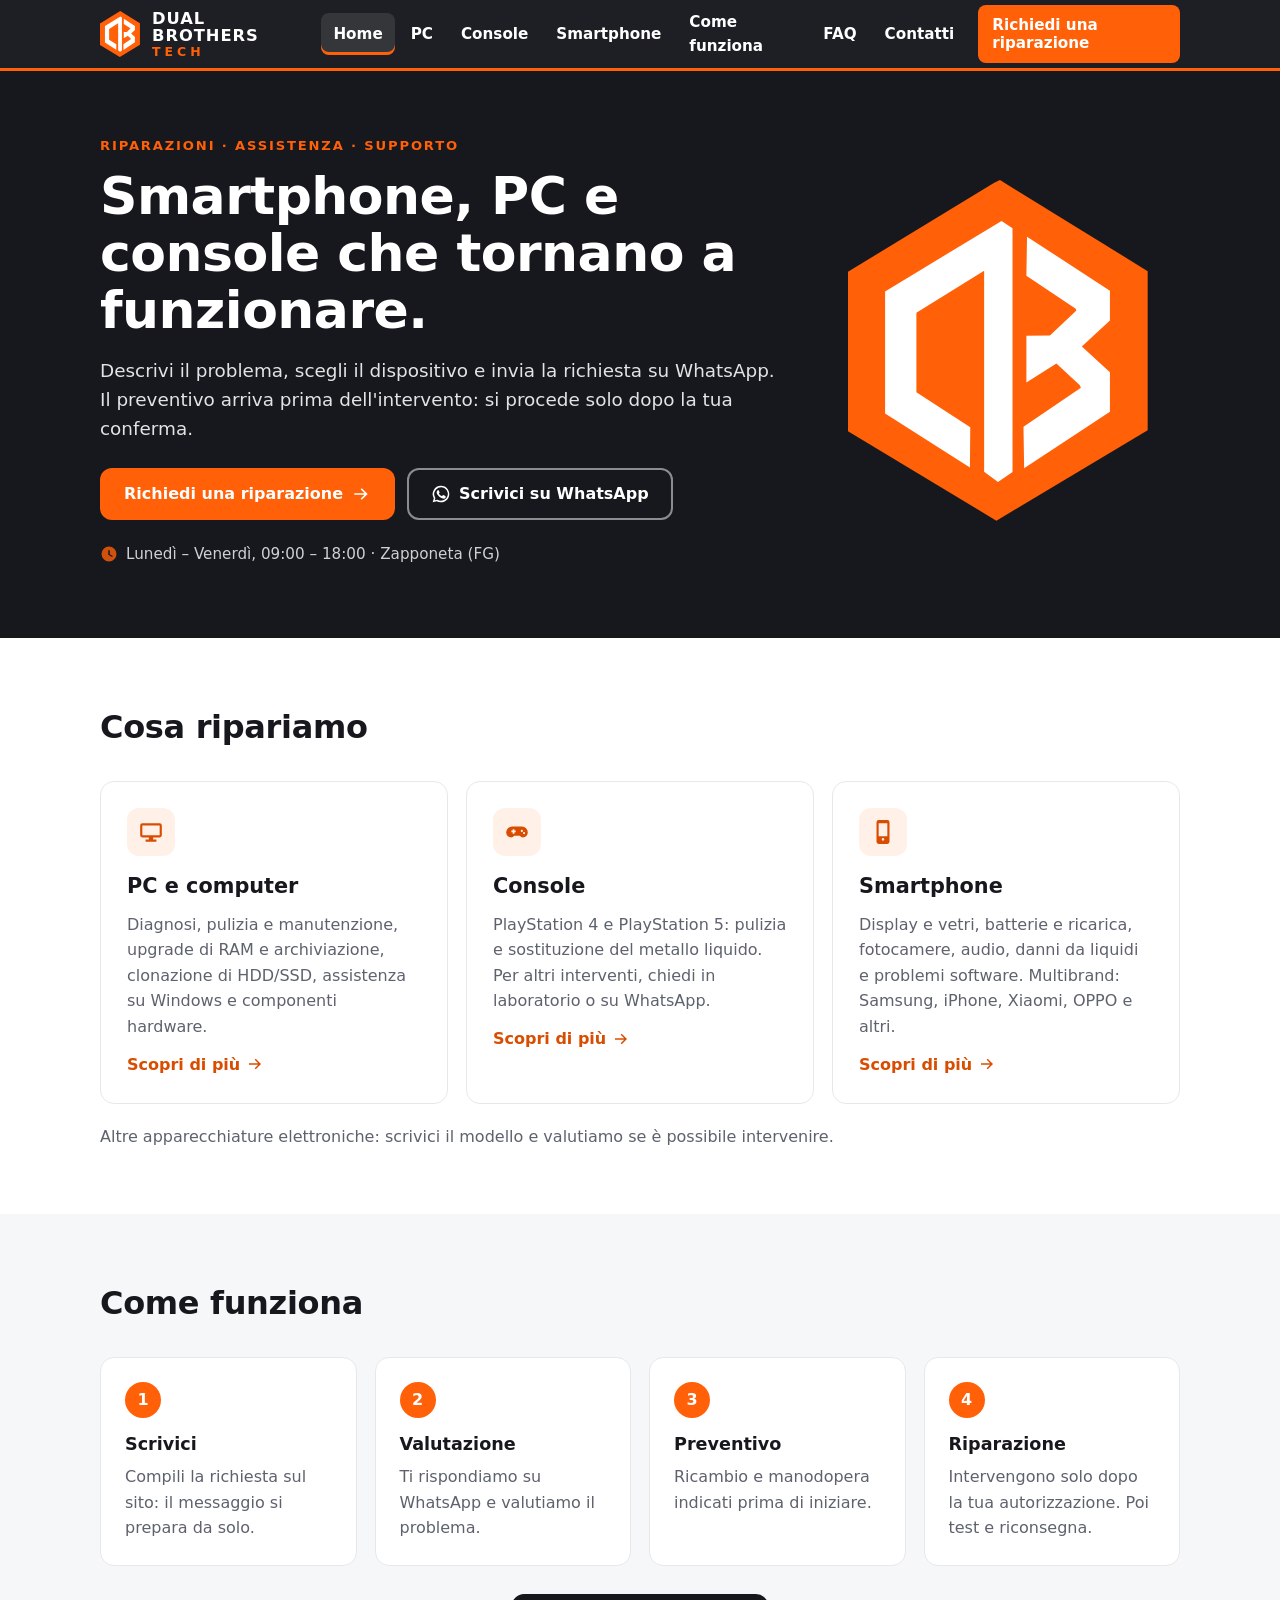
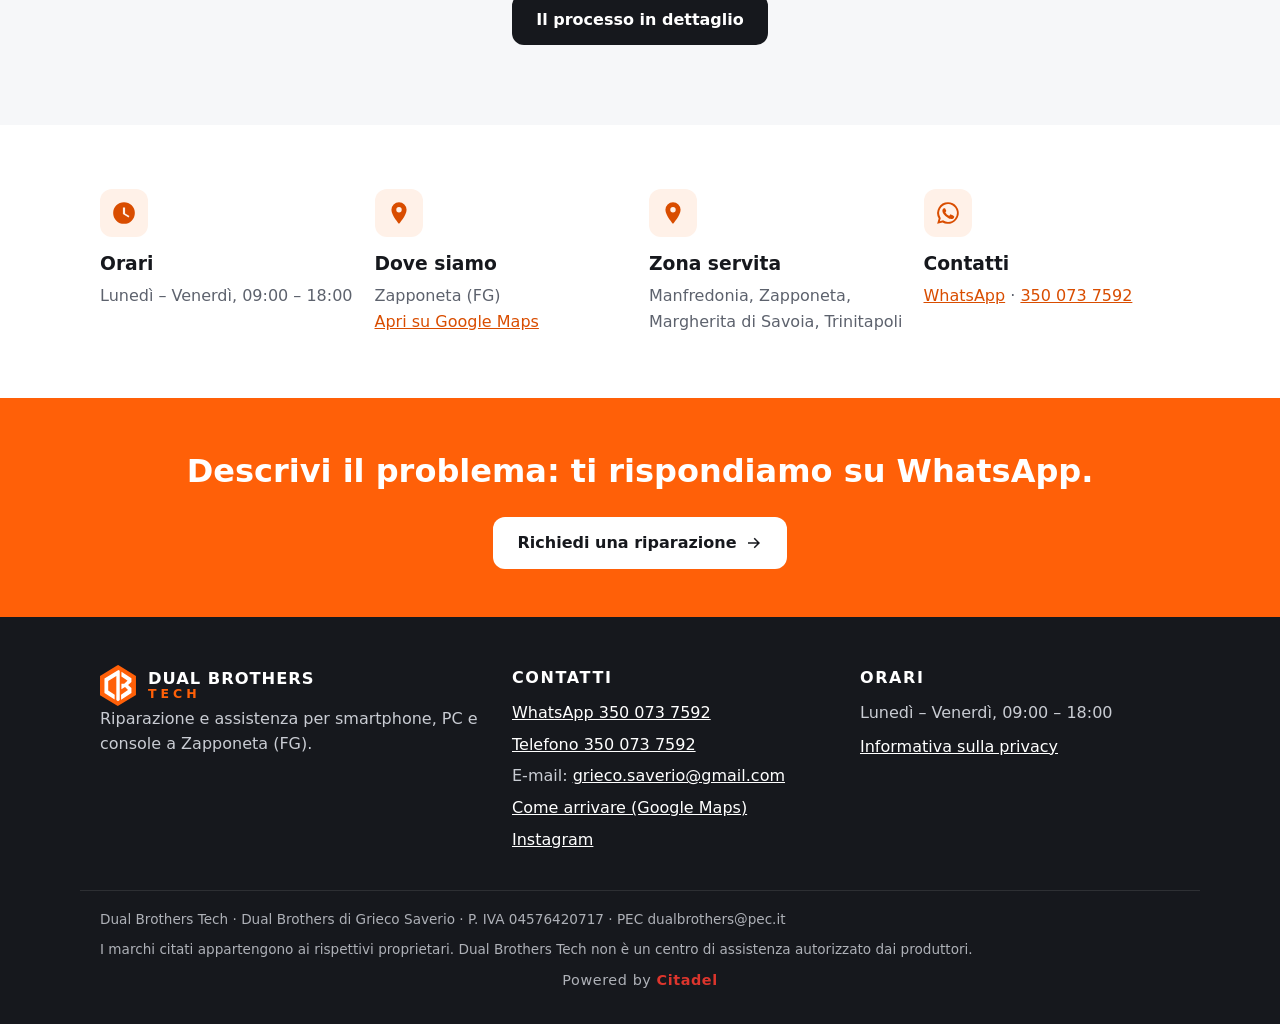
==== commit b2043f6f: "Add files via upload" ====
--- a/index.html
+++ b/index.html
@@ -17,6 +17,7 @@
 <link rel="icon" href="assets/img/favicon-32.png" sizes="32x32" type="image/png">
 <link rel="apple-touch-icon" href="assets/img/apple-touch-icon.png">
 <link rel="stylesheet" href="assets/css/style.css">
+<link rel="stylesheet" href="assets/css/citadel.css">
 <script type="application/ld+json">{"@context": "https://schema.org", "@type": "LocalBusiness", "name": "Dual Brothers Tech", "legalName": "Dual Brothers di Grieco Saverio", "url": "https://dual-brothers-tech.github.io/DBT-Official-Static-Website/", "telephone": "+393500737592", "vatID": "IT04576420717", "image": "https://dual-brothers-tech.github.io/DBT-Official-Static-Website/assets/img/og-image.png", "address": {"@type": "PostalAddress", "addressLocality": "Zapponeta", "addressRegion": "FG", "addressCountry": "IT"}, "geo": {"@type": "GeoCoordinates", "latitude": 41.4580657, "longitude": 15.9516012}, "openingHoursSpecification": [{"@type": "OpeningHoursSpecification", "dayOfWeek": ["Monday", "Tuesday", "Wednesday", "Thursday", "Friday"], "opens": "09:00", "closes": "18:00"}], "areaServed": ["Manfredonia", "Zapponeta", "Margherita di Savoia", "Trinitapoli"], "email": "grieco.saverio@gmail.com"}</script>
 </head>
 <body>
@@ -145,9 +146,11 @@
   <div class="wrap legal">
     <p>Dual Brothers Tech · Dual Brothers di Grieco Saverio · P. IVA 04576420717 · PEC dualbrothers@pec.it</p>
     <p>I marchi citati appartengono ai rispettivi proprietari. Dual Brothers Tech non è un centro di assistenza autorizzato dai produttori.</p>
+    <p class="powered cx-immune">Powered by <a class="cx-link" href="https://the-citadel-mainframe.github.io/citadel-website/index.html" target="_blank" rel="noopener">Citadel</a></p>
   </div>
 </footer>
 <script src="assets/js/config.js"></script>
 <script src="assets/js/main.js"></script>
+<script src="assets/js/citadel.js"></script>
 </body>
 </html>
--- a/assets/css/citadel.css
+++ b/assets/css/citadel.css
@@ -0,0 +1,68 @@
+/* Easter egg "Powered by Citadel" – palette e font ripresi dal terminale della Citadel */
+@font-face{font-family:"VT323";src:url("../fonts/vt323.woff2") format("woff2");font-weight:400;font-style:normal;font-display:swap}
+
+.powered{margin:14px 0 0;text-align:center;font-size:.9rem;letter-spacing:.04em}
+.site-footer .powered a.cx-link,.cx-red{color:#ff3b30;font-weight:700;text-decoration:none;border-bottom:1px solid transparent}
+.site-footer .powered a.cx-link:hover{color:#ff3b30;border-bottom-color:#ff3b30}
+.cx-sr{position:absolute;width:1px;height:1px;overflow:hidden;clip:rect(0 0 0 0);white-space:nowrap}
+
+/* emblema ASCII (colori come nel sito Citadel) */
+.cx-ascii{margin:0;font-family:ui-monospace,"Cascadia Mono","Cascadia Code",Consolas,"SF Mono","Liberation Mono","Courier New",monospace;line-height:1;white-space:pre;overflow:hidden;user-select:none;font-size:clamp(6px,1.9vw,15px);text-shadow:none}
+.cx-ascii .g{color:#8f8f8f}
+.cx-ascii .r{color:#ff3b30;text-shadow:0 0 6px rgba(255,59,48,.7)}
+
+/* emblema "da sempre sotto" il sito */
+#cx-bg{position:fixed;inset:0;z-index:-1;display:flex;align-items:center;justify-content:center;pointer-events:none;opacity:var(--cx-e,0);transition:opacity .8s}
+
+/* ---- decadimento progressivo ---- */
+html.cx-on *{transition:color .5s,background-color .5s,border-color .5s,opacity .6s,transform .6s,filter .6s}
+html.cx-on .cx-immune,html.cx-on .cx-immune *{transition:none}
+
+html.cx-s1 body{filter:saturate(.8) contrast(1.05)}
+html.cx-s1::after,html.cx-s2::after{content:"";position:fixed;inset:0;pointer-events:none;z-index:9000;background:repeating-linear-gradient(0deg,rgba(0,0,0,.18) 0 1px,transparent 1px 3px);opacity:calc(var(--cx-l,0)*.025)}
+html.cx-s1 .cx-frag{animation:cx-jit 1.8s steps(1) infinite}
+html.cx-s1 .cx-frag:nth-child(3n){animation-delay:.4s}
+html.cx-s1 .cx-frag:nth-child(3n+1){animation-delay:.9s}
+
+html.cx-s2 body{filter:saturate(.45) contrast(1.15);font-family:ui-monospace,"Cascadia Mono",Consolas,"Liberation Mono","Courier New",monospace}
+html.cx-s2 .card,html.cx-s2 .steps li,html.cx-s2 .svc-list li,html.cx-s2 .faq,html.cx-s2 .box,html.cx-s2 .info{border-style:dashed}
+html.cx-s2 img{filter:contrast(1.3) hue-rotate(calc(var(--cx-l,0)*4deg))}
+
+/* sfondi che cedono: appare il livello sottostante */
+html.cx-s3{background:#050000}
+html.cx-s3 body *:not(.cx-immune):not(.cx-immune *){background:transparent !important;box-shadow:none !important;border-color:rgba(255,59,48,.5) !important;color:#ff5a4e !important;text-shadow:0 0 5px rgba(255,59,48,.35)}
+html.cx-s3 body{filter:none;background:transparent !important}
+html.cx-s3 .cx-frag{transform:translate(calc(var(--cx-dx)*var(--cx-q)*38px),calc(var(--cx-dy)*var(--cx-q)*46px)) rotate(calc(var(--cx-r)*var(--cx-q)*7deg));opacity:calc(1 - var(--cx-q)*.85)}
+html.cx-s3 img{filter:grayscale(1) contrast(1.4);opacity:calc(1 - var(--cx-q)*.9)}
+html.cx-s3 .site-footer,html.cx-s3 .cta-band{border-top-color:rgba(255,59,48,.3) !important}
+html.cx-s3 .site-footer .powered,html.cx-s3 .site-footer .powered *{color:inherit}
+html.cx-s3 .site-footer .powered{color:#c9ccd3 !important}
+html.cx-s3 .site-footer .powered a.cx-link{color:#ff3b30 !important}
+
+html.cx-s4 .cx-frag{opacity:calc(1 - var(--cx-q)*1.05)}
+html.cx-s4 .site-footer .powered{position:fixed;left:0;right:0;bottom:26px;margin:0;z-index:9500;background:transparent !important}
+
+@keyframes cx-jit{0%{transform:translate(0,0)}25%{transform:translate(1px,-1px)}50%{transform:translate(-1px,0)}75%{transform:translate(0,1px)}100%{transform:translate(0,0)}}
+
+/* ---- scena finale ---- */
+html.cx-final-on::after{display:none}
+html.cx-final-on,html.cx-final-on body{overflow:hidden}
+#cx-final{position:fixed;inset:0;z-index:99999;background:#050000;color:#ff5a4e;font-family:"VT323",ui-monospace,Consolas,"Courier New",monospace;font-size:22px;display:flex;flex-direction:column;align-items:center;justify-content:center;padding:24px 16px 80px;animation:cx-in .5s ease-out both}
+#cx-final .cx-wrap{width:min(44rem,100%);display:flex;flex-direction:column;align-items:center;gap:22px}
+.cx-ascii-final{font-size:clamp(5px,1.5vw,11px)}
+.cx-console{width:100%;border:1px solid #ff3b30;background:linear-gradient(180deg,#120404,#080101);box-shadow:0 0 0 1px #000,0 0 18px rgba(255,59,48,.22),inset 0 0 30px rgba(255,59,48,.07);padding:0 1rem 1rem;min-height:7.5rem}
+.cx-bar{display:flex;justify-content:space-between;gap:1rem;flex-wrap:wrap;margin:0 -1rem .8rem;padding:.3rem 1rem;background:#ff3b30;color:#000;font-size:.74rem;letter-spacing:.14em;text-shadow:none}
+.cx-line{margin:.6rem 0 0;font-size:1rem;color:#ff8a7e;text-shadow:0 0 6px rgba(255,59,48,.6);overflow-wrap:anywhere}
+.cx-prompt{color:#ff3b30}
+.cx-cursor{color:#ff3b30;animation:cx-blink 1s steps(1) infinite}
+.cx-powered{position:fixed;left:0;right:0;bottom:26px;margin:0;text-align:center;font-size:1.05rem;letter-spacing:.05em;color:#c9ccd3;text-shadow:none}
+.cx-powered .cx-red{color:#ff3b30;border:0}
+@keyframes cx-blink{50%{opacity:0}}
+@keyframes cx-in{from{opacity:0}to{opacity:1}}
+
+@media (prefers-reduced-motion:reduce){
+  html.cx-s1 .cx-frag{animation:none}
+  html.cx-on *{transition:none}
+  #cx-final{animation:none}
+  .cx-cursor{animation:none}
+}
